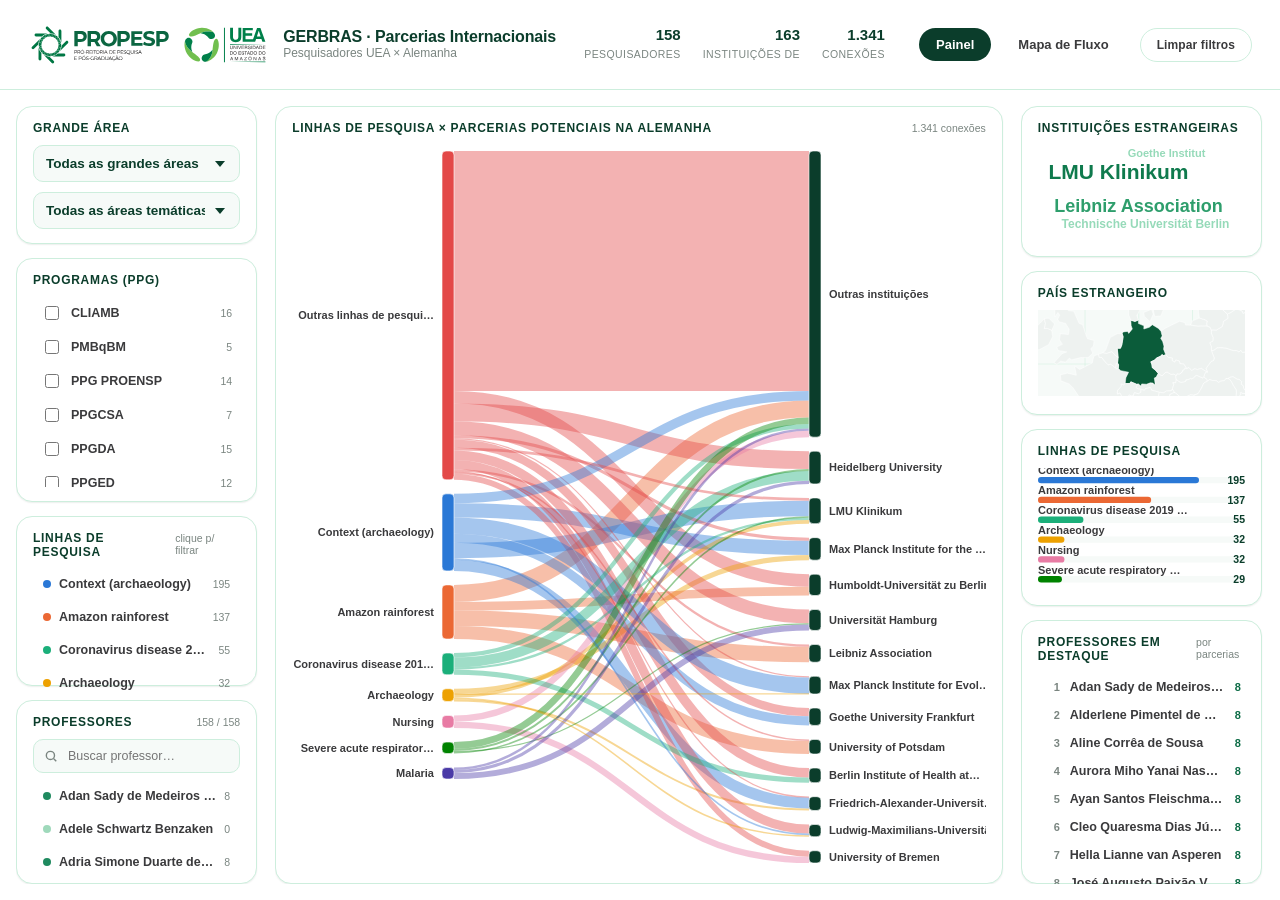
==== docs/index.html @ 666cda2a "Add GERBRAS international partnerships dashboard Static site (docs/) with a two-page dashboard: PPG/" ====
<!doctype html>
<html lang="pt-BR">
<head>
<meta charset="utf-8" />
<meta name="viewport" content="width=device-width, initial-scale=1" />
<title>GERBRAS · Parcerias Internacionais UEA</title>
<link rel="stylesheet" href="css/style.css" />
</head>
<body>

<header class="topbar">
  <div class="topbar__brand">
    <img src="image/propespuea.svg" alt="PROPESP UEA" class="topbar__logo" />
    <div class="topbar__title">
      <strong>GERBRAS · Parcerias Internacionais</strong>
      <span>Pesquisadores UEA × Alemanha</span>
    </div>
  </div>

  <div class="topbar__stats" id="topbar-stats"></div>

  <nav class="topbar__nav">
    <a href="index.html" class="topbar__link is-active">Painel</a>
    <a href="flowmap.html" class="topbar__link">Mapa de Fluxo</a>
    <button class="btn btn--ghost" id="btn-clear-filters" style="margin-left:4px;">Limpar filtros</button>
  </nav>
</header>

<main class="layout">

  <!-- ===================== Coluna 1 — filtros ===================== -->
  <section class="col col--left">

    <div class="panel">
      <div class="panel__header"><span class="panel__title">Grande Área</span></div>
      <div class="field">
        <select id="filter-grande-area" class="dropdown">
          <option value="">Todas as grandes áreas</option>
        </select>
      </div>
      <div class="field" style="margin-top:10px;">
        <select id="filter-area" class="dropdown">
          <option value="">Todas as áreas temáticas</option>
        </select>
      </div>
    </div>

    <div class="panel">
      <div class="panel__header">
        <span class="panel__title">Programas (PPG)</span>
        <span class="panel__hint" id="ppg-count-hint"></span>
      </div>
      <div class="checklist" id="filter-ppg-list"></div>
    </div>

    <div class="panel panel--grow">
      <div class="panel__header">
        <span class="panel__title">Linhas de pesquisa</span>
        <span class="panel__hint">clique p/ filtrar</span>
      </div>
      <div class="panel__body">
        <div class="picklist" id="linhas-list"></div>
      </div>
    </div>

    <div class="panel panel--grow">
      <div class="panel__header">
        <span class="panel__title">Professores</span>
        <span class="panel__hint" id="prof-count-hint"></span>
      </div>
      <div class="panel__body">
        <div class="search-box">
          <svg width="14" height="14" viewBox="0 0 24 24" fill="none" stroke="currentColor" stroke-width="2.4"><circle cx="11" cy="11" r="7"/><path d="M21 21l-4.3-4.3"/></svg>
          <input type="text" id="prof-search" placeholder="Buscar professor…" />
        </div>
        <div class="picklist" id="prof-list"></div>
      </div>
    </div>

  </section>

  <!-- ===================== Coluna 2 — Sankey ===================== -->
  <section class="col col--center">
    <div class="panel panel--grow">
      <div class="panel__header">
        <span class="panel__title">Linhas de pesquisa × Parcerias potenciais na Alemanha</span>
        <span class="panel__hint" id="sankey-hint"></span>
      </div>
      <div class="panel__body" id="sankey-chart"></div>
    </div>
  </section>

  <!-- ===================== Coluna 3 — visão geral ===================== -->
  <section class="col col--right">

    <div class="panel" style="height:210px; display:flex; flex-direction:column;">
      <div class="panel__header"><span class="panel__title">Instituições estrangeiras</span></div>
      <div class="panel__body" id="wordcloud-chart" style="flex:1; min-height:0;"></div>
    </div>

    <div class="panel" style="height:200px; display:flex; flex-direction:column;">
      <div class="panel__header"><span class="panel__title">País estrangeiro</span></div>
      <div class="panel__body" id="map-chart" style="flex:1; min-height:0;"></div>
    </div>

    <div class="panel" style="height:250px; display:flex; flex-direction:column;">
      <div class="panel__header"><span class="panel__title">Linhas de pesquisa</span></div>
      <div class="panel__body" id="bar-chart" style="flex:1; min-height:0;"></div>
    </div>

    <div class="panel panel--grow">
      <div class="panel__header">
        <span class="panel__title">Professores em destaque</span>
        <span class="panel__hint">por parcerias</span>
      </div>
      <div class="panel__body" id="prof-ranking"></div>
    </div>

  </section>

</main>

<script src="lib/d3.v7.min.js"></script>
<script src="lib/d3-sankey.min.js"></script>
<script src="lib/d3-cloud.min.js"></script>
<script src="lib/topojson-client.min.js"></script>
<script src="js/common.js"></script>
<script src="js/charts.js"></script>
<script src="js/page1.js"></script>
</body>
</html>
---- docs/css/style.css ----
/* ==========================================================================
   GERBRAS · Design system — estética clara, bordas finas verdes, motion Apple
   ========================================================================== */

:root {
  color-scheme: light;

  /* superfícies */
  --surface-page: #ffffff;
  --surface-panel: #ffffff;
  --surface-alt: #f6faf8;
  --surface-hover: #eef8f2;

  /* tinta / texto */
  --ink-primary: #0b3d2b;      /* verde escuro — títulos, valores em destaque */
  --ink-secondary: #3a3a3c;    /* cinza escuro — corpo de texto */
  --ink-muted: #7a8580;        /* cinza médio — legendas, eixos, metadados */
  --ink-on-accent: #ffffff;

  /* bordas */
  --border-hairline: #cdeedd;  /* verde claro, fino */
  --border-strong: #9fd9bb;

  /* acento interativo */
  --accent: #1f8a5f;
  --accent-strong: #0b6b45;
  --accent-wash: rgba(31, 138, 95, 0.08);

  /* paleta categórica (linhas de pesquisa) — validada scripts/validate_palette.js */
  --cat-1: #2a78d6; /* azul */
  --cat-2: #eb6834; /* laranja */
  --cat-3: #1baf7a; /* água */
  --cat-4: #eda100; /* amarelo */
  --cat-5: #e87ba4; /* magenta */
  --cat-6: #008300; /* verde */
  --cat-7: #4a3aa7; /* violeta */
  --cat-8: #e34948; /* vermelho — reservado p/ bucket "Outras" */

  /* geometria */
  --radius-sm: 10px;
  --radius-md: 16px;
  --radius-lg: 22px;
  --radius-pill: 999px;

  /* sombra sutil */
  --shadow-sm: 0 1px 2px rgba(11, 61, 43, 0.05), 0 1px 1px rgba(11, 61, 43, 0.03);
  --shadow-md: 0 8px 24px rgba(11, 61, 43, 0.08);
  --shadow-lift: 0 12px 32px rgba(11, 61, 43, 0.14);

  /* motion — curva estilo Apple */
  --ease: cubic-bezier(0.32, 0.72, 0, 1);
  --dur-fast: 160ms;
  --dur-mid: 280ms;
  --dur-slow: 480ms;

  --font: -apple-system, BlinkMacSystemFont, "SF Pro Display", "SF Pro Text",
    "Segoe UI", "Helvetica Neue", Arial, sans-serif;

  --topbar-h: 10vh;
}

* { box-sizing: border-box; }

html, body {
  margin: 0;
  padding: 0;
  height: 100%;
  background: var(--surface-page);
  color: var(--ink-secondary);
  font-family: var(--font);
  -webkit-font-smoothing: antialiased;
  overflow: hidden;
}

::selection { background: var(--accent-wash); color: var(--ink-primary); }

/* ---------- scrollbars finas, discretas ---------- */
* { scrollbar-width: thin; scrollbar-color: var(--border-strong) transparent; }
*::-webkit-scrollbar { width: 6px; height: 6px; }
*::-webkit-scrollbar-thumb { background: var(--border-strong); border-radius: var(--radius-pill); }
*::-webkit-scrollbar-track { background: transparent; }

/* ==========================================================================
   Barra superior
   ========================================================================== */
.topbar {
  height: var(--topbar-h);
  min-height: 56px;
  display: flex;
  align-items: center;
  justify-content: space-between;
  padding: 0 28px;
  background: rgba(255, 255, 255, 0.9);
  backdrop-filter: saturate(180%) blur(14px);
  border-bottom: 1px solid var(--border-hairline);
  position: relative;
  z-index: 20;
}

.topbar__brand { display: flex; align-items: center; gap: 14px; }
.topbar__logo { height: calc(var(--topbar-h) * 0.6); max-height: 44px; width: auto; display: block; }
.topbar__title { display: flex; flex-direction: column; line-height: 1.15; }
.topbar__title strong { color: var(--ink-primary); font-size: 16px; font-weight: 700; letter-spacing: -0.01em; }
.topbar__title span { color: var(--ink-muted); font-size: 12px; font-weight: 500; }

.topbar__nav { display: flex; align-items: center; gap: 10px; }
.topbar__link {
  font-size: 13px; font-weight: 600; color: var(--ink-secondary);
  text-decoration: none; padding: 8px 16px; border-radius: var(--radius-pill);
  border: 1px solid transparent; transition: all var(--dur-fast) var(--ease);
}
.topbar__link:hover { background: var(--surface-hover); border-color: var(--border-hairline); }
.topbar__link.is-active { background: var(--ink-primary); color: #fff; }

.topbar__stats { display: flex; gap: 22px; margin-right: 6px; }
.topbar__stat { text-align: right; line-height: 1.1; }
.topbar__stat b { display: block; font-size: 15px; color: var(--ink-primary); font-variant-numeric: tabular-nums; }
.topbar__stat small { font-size: 10.5px; color: var(--ink-muted); text-transform: uppercase; letter-spacing: 0.04em; }

/* ==========================================================================
   Layout de colunas — página 1
   ========================================================================== */
.layout {
  height: calc(100vh - var(--topbar-h));
  display: grid;
  grid-template-columns: 20fr 60fr 20fr;
  gap: 16px;
  padding: 16px;
}

.col { min-width: 0; min-height: 0; display: flex; flex-direction: column; gap: 14px; overflow-y: auto; padding-right: 2px; }
.col--center { overflow: hidden; }

/* ==========================================================================
   Cartões / painéis
   ========================================================================== */
.panel {
  background: var(--surface-panel);
  border: 1px solid var(--border-hairline);
  border-radius: var(--radius-md);
  box-shadow: var(--shadow-sm);
  padding: 14px 16px;
  transition: box-shadow var(--dur-mid) var(--ease), transform var(--dur-mid) var(--ease), border-color var(--dur-mid) var(--ease);
}
.panel:hover { box-shadow: var(--shadow-md); border-color: var(--border-strong); }

.panel--flush { padding: 0; overflow: hidden; }
.panel--grow { flex: 1 1 auto; min-height: 0; display: flex; flex-direction: column; }

.panel__header {
  display: flex; align-items: baseline; justify-content: space-between;
  margin-bottom: 10px;
}
.panel__title {
  font-size: 12px; font-weight: 700; color: var(--ink-primary);
  text-transform: uppercase; letter-spacing: 0.06em;
}
.panel__hint { font-size: 10.5px; color: var(--ink-muted); }
.panel__body { flex: 1 1 auto; min-height: 0; }

/* ==========================================================================
   Filtros
   ========================================================================== */
.field { display: flex; flex-direction: column; gap: 6px; }
.field label {
  font-size: 11px; font-weight: 700; color: var(--ink-muted);
  text-transform: uppercase; letter-spacing: 0.05em;
}

select.dropdown {
  appearance: none; -webkit-appearance: none;
  width: 100%; padding: 10px 34px 10px 12px;
  font-family: var(--font); font-size: 13.5px; font-weight: 600; color: var(--ink-primary);
  background: var(--surface-alt) url('data:image/svg+xml;utf8,<svg xmlns="http://www.w3.org/2000/svg" width="10" height="6"><path d="M0 0l5 6 5-6z" fill="%230b3d2b"/></svg>') no-repeat right 14px center;
  border: 1px solid var(--border-hairline); border-radius: var(--radius-sm);
  cursor: pointer; transition: all var(--dur-fast) var(--ease);
}
select.dropdown:hover { border-color: var(--border-strong); background-color: var(--surface-hover); }
select.dropdown:focus { outline: none; border-color: var(--accent); box-shadow: 0 0 0 3px var(--accent-wash); }

.checklist { display: flex; flex-direction: column; gap: 2px; max-height: 190px; overflow-y: auto; }
.checkrow {
  display: flex; align-items: center; gap: 9px; padding: 6px 8px;
  border-radius: var(--radius-sm); cursor: pointer; user-select: none;
  transition: background var(--dur-fast) var(--ease);
}
.checkrow:hover { background: var(--surface-hover); }
.checkrow input { accent-color: var(--accent); width: 14px; height: 14px; cursor: pointer; }
.checkrow span { font-size: 12.5px; font-weight: 600; color: var(--ink-secondary); }
.checkrow small { margin-left: auto; font-size: 10.5px; color: var(--ink-muted); font-variant-numeric: tabular-nums; }

/* listas selecionáveis (linhas de pesquisa / professores) */
.picklist { display: flex; flex-direction: column; gap: 3px; max-height: 240px; overflow-y: auto; }
.pickrow {
  display: flex; align-items: center; gap: 8px; padding: 7px 9px;
  border-radius: var(--radius-sm); cursor: pointer; border: 1px solid transparent;
  transition: all var(--dur-fast) var(--ease);
}
.pickrow:hover { background: var(--surface-hover); }
.pickrow.is-active { background: var(--accent-wash); border-color: var(--border-strong); }
.pickrow .dot { width: 8px; height: 8px; border-radius: 50%; flex: none; background: var(--border-strong); }
.pickrow .label { font-size: 12.5px; font-weight: 600; color: var(--ink-secondary); overflow: hidden; text-overflow: ellipsis; white-space: nowrap; }
.pickrow.is-active .label { color: var(--ink-primary); }
.pickrow .count { margin-left: auto; font-size: 10.5px; color: var(--ink-muted); font-variant-numeric: tabular-nums; }

.rank { display: flex; align-items: center; gap: 10px; padding: 7px 4px; border-radius: var(--radius-sm); transition: background var(--dur-fast) var(--ease); cursor: pointer; }
.rank:hover { background: var(--surface-hover); }
.rank__pos { width: 18px; font-size: 11px; font-weight: 800; color: var(--ink-muted); text-align: right; }
.rank__name { flex: 1; font-size: 12.5px; font-weight: 600; color: var(--ink-secondary); overflow: hidden; text-overflow: ellipsis; white-space: nowrap; }
.rank__val { font-size: 11px; font-weight: 700; color: var(--accent-strong); font-variant-numeric: tabular-nums; }

.search-box {
  display: flex; align-items: center; gap: 8px;
  background: var(--surface-alt); border: 1px solid var(--border-hairline);
  border-radius: var(--radius-sm); padding: 8px 10px; margin-bottom: 8px;
  transition: all var(--dur-fast) var(--ease);
}
.search-box:focus-within { border-color: var(--accent); box-shadow: 0 0 0 3px var(--accent-wash); }
.search-box input { border: none; outline: none; background: transparent; font-family: var(--font); font-size: 12.5px; color: var(--ink-primary); width: 100%; }
.search-box svg { flex: none; color: var(--ink-muted); }

/* botão limpar filtros */
.btn {
  font-family: var(--font); font-size: 12px; font-weight: 700; letter-spacing: 0.01em;
  color: var(--ink-on-accent); background: var(--ink-primary);
  border: none; border-radius: var(--radius-pill); padding: 9px 16px;
  cursor: pointer; transition: all var(--dur-fast) var(--ease);
}
.btn:hover { background: var(--accent-strong); transform: translateY(-1px); box-shadow: var(--shadow-md); }
.btn:active { transform: translateY(0); }
.btn--ghost { background: transparent; color: var(--ink-secondary); border: 1px solid var(--border-hairline); }
.btn--ghost:hover { background: var(--surface-hover); color: var(--ink-primary); border-color: var(--border-strong); box-shadow: none; }

/* ==========================================================================
   Tipografia utilitária
   ========================================================================== */
h1, h2, h3 { color: var(--ink-primary); margin: 0; font-weight: 700; letter-spacing: -0.01em; }
.text-xs { font-size: 10.5px; }
.text-sm { font-size: 12.5px; }
.text-md { font-size: 14px; }
.text-lg { font-size: 18px; }
.text-xl { font-size: 26px; }
.muted { color: var(--ink-muted); }
.strong { color: var(--ink-primary); font-weight: 700; }

.empty-hint { font-size: 12px; color: var(--ink-muted); padding: 14px 4px; text-align: center; }

/* ==========================================================================
   Tooltip global (usado pelos gráficos D3)
   ========================================================================== */
.viz-tooltip {
  position: fixed; pointer-events: none; z-index: 999;
  background: var(--ink-primary); color: #fff;
  font-family: var(--font); font-size: 12px; font-weight: 500;
  padding: 8px 11px; border-radius: 10px; box-shadow: var(--shadow-lift);
  opacity: 0; transform: translate(-50%, calc(-100% - 10px)) scale(0.96);
  transition: opacity var(--dur-fast) var(--ease), transform var(--dur-fast) var(--ease);
  max-width: 240px; line-height: 1.4;
}
.viz-tooltip.is-visible { opacity: 1; transform: translate(-50%, calc(-100% - 14px)) scale(1); }
.viz-tooltip b { color: #bdf0d6; }

/* ==========================================================================
   Sankey
   ========================================================================== */
#sankey-chart { width: 100%; height: 100%; }
.sankey-node rect { stroke: rgba(255,255,255,0.6); stroke-width: 1px; rx: 4px; transition: opacity var(--dur-fast) var(--ease); }
.sankey-node text { font-family: var(--font); font-size: 11px; font-weight: 600; fill: var(--ink-secondary); }
.sankey-node.is-dim rect { opacity: 0.15; }
.sankey-node.is-dim text { opacity: 0.25; }
.sankey-link { fill: none; transition: opacity var(--dur-fast) var(--ease), stroke-width var(--dur-fast) var(--ease); cursor: pointer; }
.sankey-link.is-dim { opacity: 0.06; }
.sankey-link:hover { opacity: 0.95 !important; }

/* ==========================================================================
   Word cloud / mapa / barras
   ========================================================================== */
#wordcloud-chart, #map-chart, #bar-chart { width: 100%; height: 100%; }
.wc-word { font-family: var(--font); cursor: pointer; transition: opacity var(--dur-fast) var(--ease); }
.wc-word:hover { opacity: 0.65; }

.map-country { transition: fill var(--dur-mid) var(--ease); cursor: pointer; }
.map-sphere { fill: var(--surface-alt); }
.map-graticule { fill: none; stroke: var(--border-hairline); stroke-width: 0.5px; }
.map-pin { transition: r var(--dur-fast) var(--ease); cursor: pointer; }

.bar-track rect.bg { fill: var(--surface-alt); }
.bar-track rect.fg { transition: width var(--dur-mid) var(--ease); cursor: pointer; }
.bar-label { font-family: var(--font); font-size: 11px; font-weight: 600; fill: var(--ink-secondary); }
.bar-value { font-family: var(--font); font-size: 10.5px; font-weight: 700; fill: var(--ink-primary); font-variant-numeric: tabular-nums; }

/* ==========================================================================
   Página 2 — Flow map
   ========================================================================== */
.flow-page { height: calc(100vh - var(--topbar-h)); padding: 16px; display: flex; flex-direction: column; gap: 14px; }
.flow-hero { display: flex; align-items: flex-end; justify-content: space-between; padding: 0 4px; }
.flow-hero h1 { font-size: 22px; }
.flow-hero p { margin: 4px 0 0; font-size: 13px; color: var(--ink-muted); max-width: 640px; }
.flow-map-wrap { flex: 1 1 auto; min-height: 0; }
#flow-chart { width: 100%; height: 100%; }

.flow-arc { fill: none; cursor: pointer; transition: opacity var(--dur-fast) var(--ease), stroke-width var(--dur-fast) var(--ease); }
.flow-arc.is-dim { opacity: 0.08; }
.flow-dot-origin { fill: var(--ink-primary); }
.flow-dot-dest { cursor: pointer; transition: r var(--dur-fast) var(--ease); }

.flow-legend { display: flex; align-items: center; gap: 18px; padding: 10px 16px; }
.flow-legend__item { display: flex; align-items: center; gap: 7px; font-size: 11.5px; color: var(--ink-secondary); font-weight: 600; }
.flow-legend__swatch { width: 10px; height: 10px; border-radius: 3px; }

/* painel flutuante de detalhes ao clicar um fluxo */
.flow-detail {
  position: fixed; right: 24px; bottom: 24px; width: 320px;
  background: var(--surface-panel); border: 1px solid var(--border-hairline);
  border-radius: var(--radius-lg); box-shadow: var(--shadow-lift);
  padding: 18px; z-index: 30;
  opacity: 0; transform: translateY(16px) scale(0.98); pointer-events: none;
  transition: opacity var(--dur-mid) var(--ease), transform var(--dur-mid) var(--ease);
}
.flow-detail.is-visible { opacity: 1; transform: translateY(0) scale(1); pointer-events: auto; }
.flow-detail h3 { font-size: 15px; margin-bottom: 4px; }
.flow-detail .muted { font-size: 12px; }
.flow-detail .kw-tags { display: flex; flex-wrap: wrap; gap: 6px; margin: 10px 0 14px; }
.flow-detail .kw-tag {
  font-size: 10.5px; font-weight: 700; color: var(--accent-strong);
  background: var(--accent-wash); border-radius: var(--radius-pill); padding: 4px 10px;
}
.flow-detail .actions { display: flex; gap: 8px; }
.flow-detail .actions .btn { flex: 1; text-align: center; }

/* ==========================================================================
   Motion de entrada
   ========================================================================== */
@keyframes rise-in {
  from { opacity: 0; transform: translateY(10px); }
  to { opacity: 1; transform: translateY(0); }
}
.panel, .topbar { animation: rise-in var(--dur-slow) var(--ease) both; }
.col:nth-child(1) .panel:nth-child(1) { animation-delay: 20ms; }
.col:nth-child(1) .panel:nth-child(2) { animation-delay: 60ms; }
.col:nth-child(1) .panel:nth-child(3) { animation-delay: 100ms; }
.col:nth-child(1) .panel:nth-child(4) { animation-delay: 140ms; }
.col:nth-child(2) .panel { animation-delay: 80ms; }
.col:nth-child(3) .panel:nth-child(1) { animation-delay: 100ms; }
.col:nth-child(3) .panel:nth-child(2) { animation-delay: 140ms; }
.col:nth-child(3) .panel:nth-child(3) { animation-delay: 180ms; }
.col:nth-child(3) .panel:nth-child(4) { animation-delay: 220ms; }

/* responsivo simples para telas menores (mantém proporção, empilha em telas muito estreitas) */
@media (max-width: 980px) {
  .layout { grid-template-columns: 1fr; height: auto; overflow-y: auto; }
  .col { overflow: visible; }
  html, body { overflow: auto; }
}
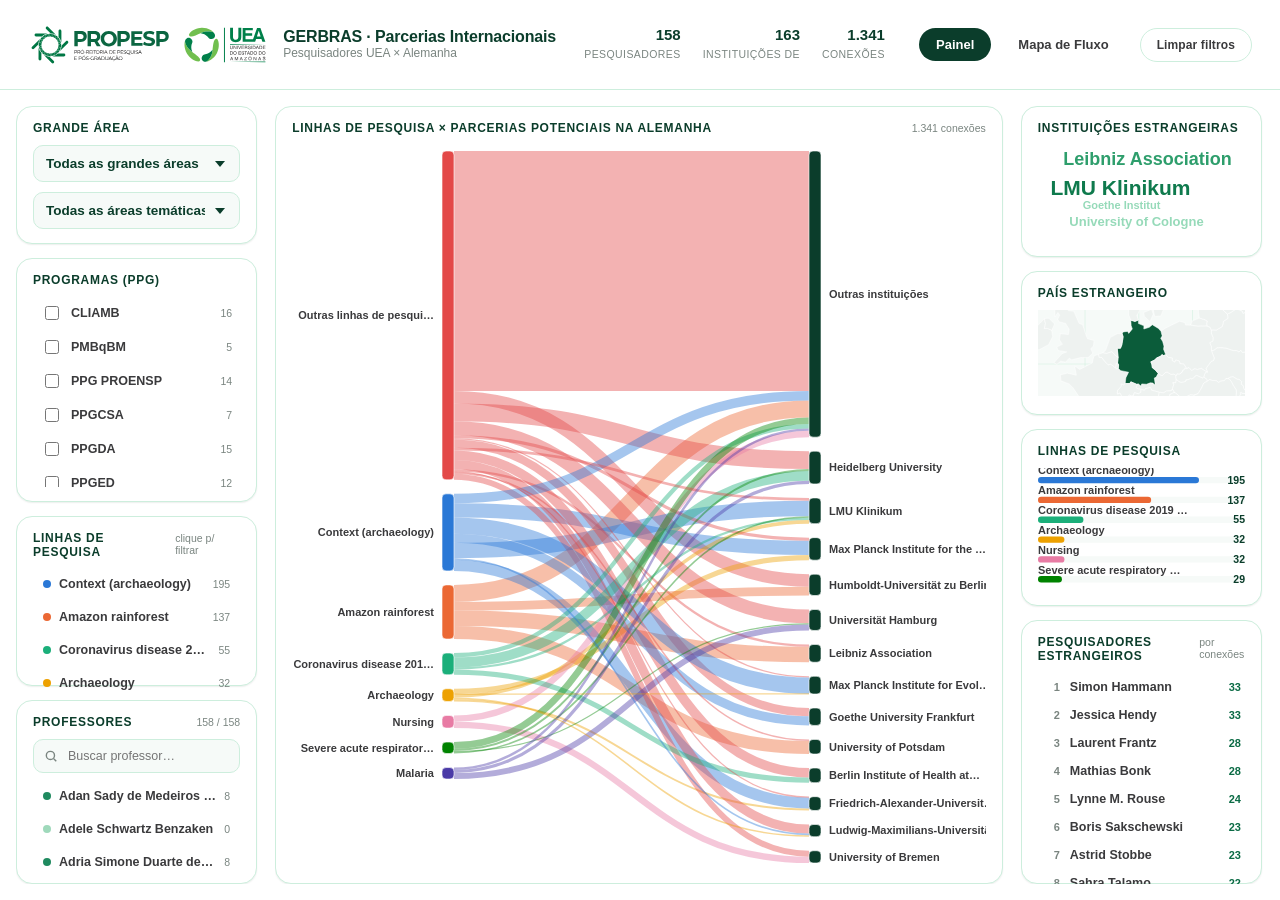
==== commit 431f110e: "Show foreign researchers, not UEA professors, in the right-column ranking The bottom-right panel und" ====
--- a/docs/index.html
+++ b/docs/index.html
@@ -110,10 +110,10 @@
 
     <div class="panel panel--grow">
       <div class="panel__header">
-        <span class="panel__title">Professores em destaque</span>
-        <span class="panel__hint">por parcerias</span>
+        <span class="panel__title">Pesquisadores estrangeiros</span>
+        <span class="panel__hint">por conexões</span>
       </div>
-      <div class="panel__body" id="prof-ranking"></div>
+      <div class="panel__body" id="foreign-ranking"></div>
     </div>
 
   </section>
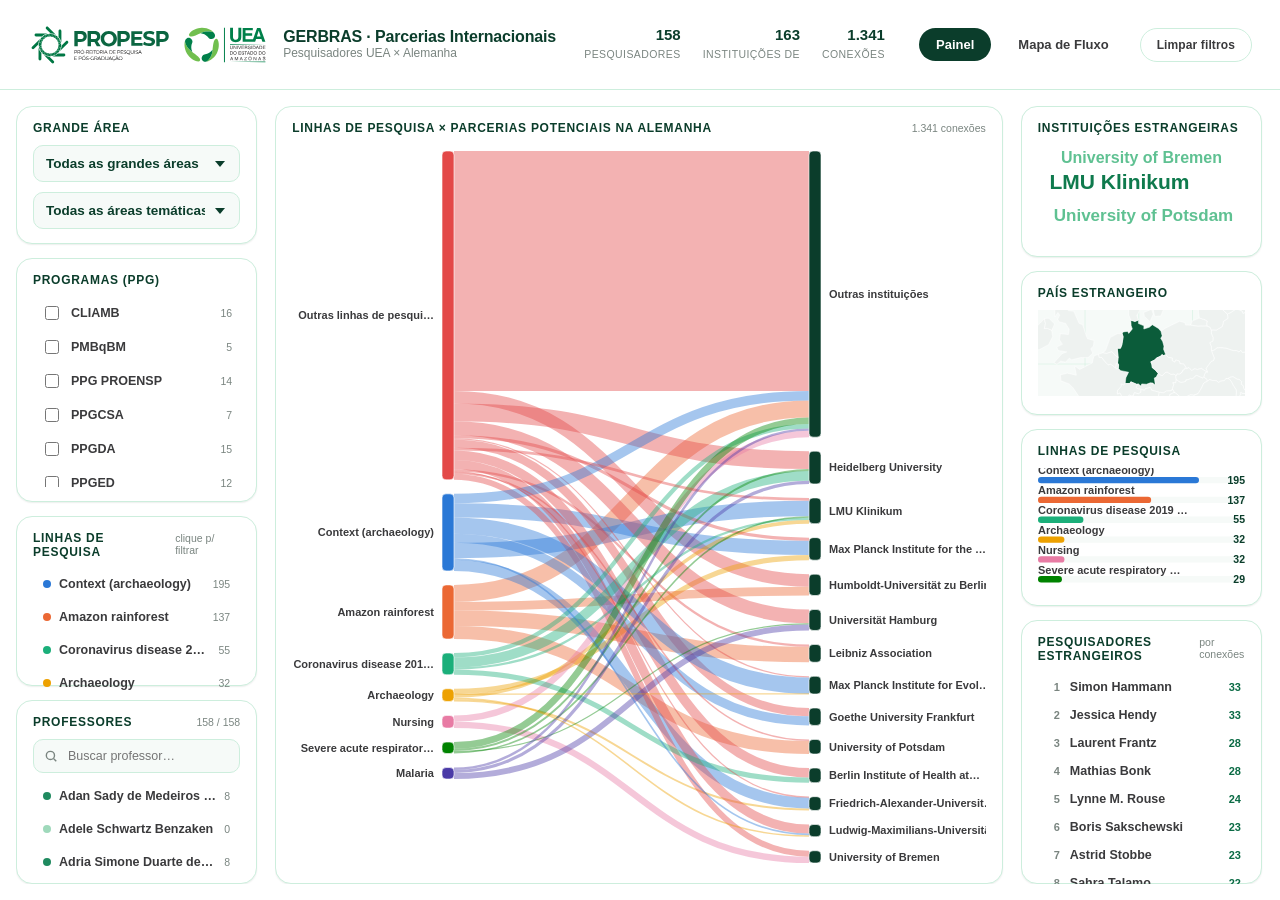
==== commit 8616e280: "Bust browser cache for JS/CSS/data so updates show up immediately GitHub Pages caches static assets " ====
--- a/docs/index.html
+++ b/docs/index.html
@@ -4,7 +4,7 @@
 <meta charset="utf-8" />
 <meta name="viewport" content="width=device-width, initial-scale=1" />
 <title>GERBRAS · Parcerias Internacionais UEA</title>
-<link rel="stylesheet" href="css/style.css" />
+<link rel="stylesheet" href="css/style.css?v=3" />
 </head>
 <body>
 
@@ -124,8 +124,8 @@
 <script src="lib/d3-sankey.min.js"></script>
 <script src="lib/d3-cloud.min.js"></script>
 <script src="lib/topojson-client.min.js"></script>
-<script src="js/common.js"></script>
-<script src="js/charts.js"></script>
-<script src="js/page1.js"></script>
+<script src="js/common.js?v=3"></script>
+<script src="js/charts.js?v=3"></script>
+<script src="js/page1.js?v=3"></script>
 </body>
 </html>
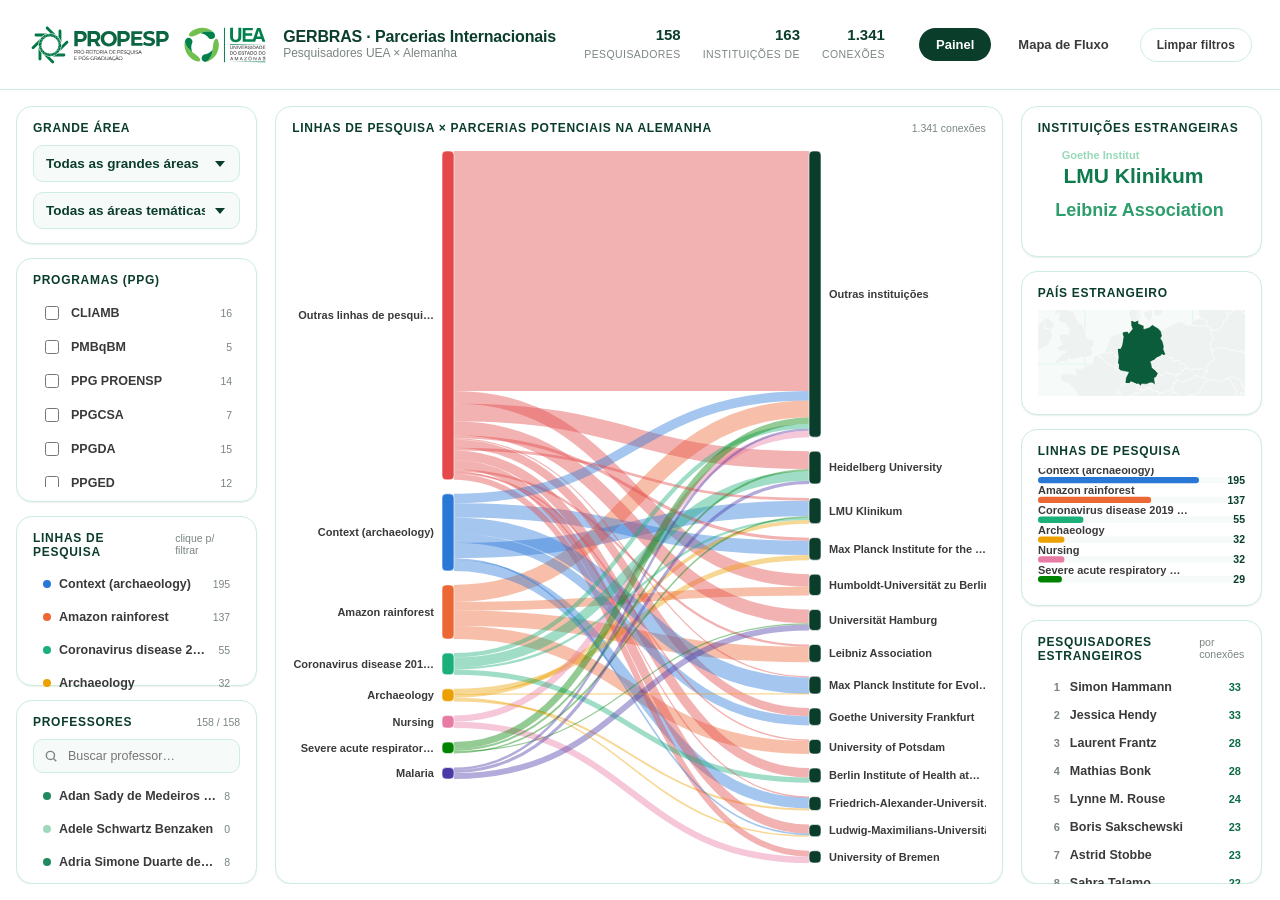
==== commit ff6b6c10: "Make the flow map globe draggable and zoomable Split the render into a one-time build() and a lightw" ====
--- a/docs/index.html
+++ b/docs/index.html
@@ -4,7 +4,7 @@
 <meta charset="utf-8" />
 <meta name="viewport" content="width=device-width, initial-scale=1" />
 <title>GERBRAS · Parcerias Internacionais UEA</title>
-<link rel="stylesheet" href="css/style.css?v=3" />
+<link rel="stylesheet" href="css/style.css?v=4" />
 </head>
 <body>
 
@@ -124,8 +124,8 @@
 <script src="lib/d3-sankey.min.js"></script>
 <script src="lib/d3-cloud.min.js"></script>
 <script src="lib/topojson-client.min.js"></script>
-<script src="js/common.js?v=3"></script>
-<script src="js/charts.js?v=3"></script>
-<script src="js/page1.js?v=3"></script>
+<script src="js/common.js?v=4"></script>
+<script src="js/charts.js?v=4"></script>
+<script src="js/page1.js?v=4"></script>
 </body>
 </html>
--- a/docs/css/style.css
+++ b/docs/css/style.css
@@ -299,6 +299,9 @@
 .flow-map-wrap { flex: 1 1 auto; min-height: 0; }
 #flow-chart { width: 100%; height: 100%; }
 
+.flow-globe { cursor: grab; touch-action: none; }
+.flow-globe.is-grabbing { cursor: grabbing; }
+
 .flow-arc { fill: none; cursor: pointer; transition: opacity var(--dur-fast) var(--ease), stroke-width var(--dur-fast) var(--ease); }
 .flow-arc.is-dim { opacity: 0.08; }
 .flow-dot-origin { fill: var(--ink-primary); }
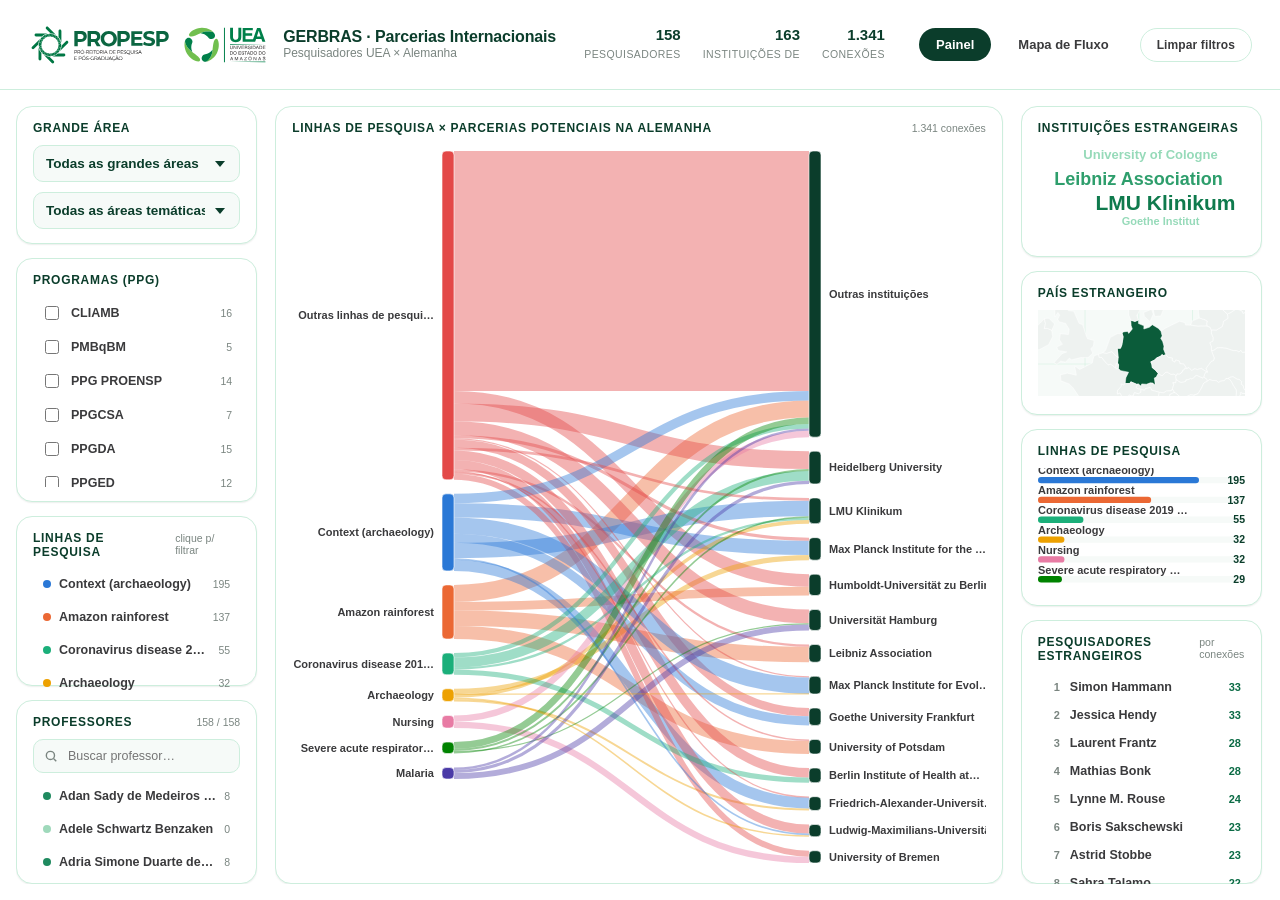
==== commit 3a1b0616: "Bump cache-busting version after profile page changes" ====
--- a/docs/index.html
+++ b/docs/index.html
@@ -4,7 +4,7 @@
 <meta charset="utf-8" />
 <meta name="viewport" content="width=device-width, initial-scale=1" />
 <title>GERBRAS · Parcerias Internacionais UEA</title>
-<link rel="stylesheet" href="css/style.css?v=4" />
+<link rel="stylesheet" href="css/style.css?v=5" />
 </head>
 <body>
 
@@ -124,8 +124,8 @@
 <script src="lib/d3-sankey.min.js"></script>
 <script src="lib/d3-cloud.min.js"></script>
 <script src="lib/topojson-client.min.js"></script>
-<script src="js/common.js?v=4"></script>
-<script src="js/charts.js?v=4"></script>
-<script src="js/page1.js?v=4"></script>
+<script src="js/common.js?v=5"></script>
+<script src="js/charts.js?v=5"></script>
+<script src="js/page1.js?v=5"></script>
 </body>
 </html>
--- a/docs/css/style.css
+++ b/docs/css/style.css
@@ -323,13 +323,14 @@
 .flow-detail.is-visible { opacity: 1; transform: translateY(0) scale(1); pointer-events: auto; }
 .flow-detail h3 { font-size: 15px; margin-bottom: 4px; }
 .flow-detail .muted { font-size: 12px; }
-.flow-detail .kw-tags { display: flex; flex-wrap: wrap; gap: 6px; margin: 10px 0 14px; }
-.flow-detail .kw-tag {
+.flow-detail .actions { display: flex; gap: 8px; }
+.flow-detail .actions .btn { flex: 1; text-align: center; }
+
+.kw-tags { display: flex; flex-wrap: wrap; gap: 6px; }
+.kw-tag {
   font-size: 10.5px; font-weight: 700; color: var(--accent-strong);
   background: var(--accent-wash); border-radius: var(--radius-pill); padding: 4px 10px;
 }
-.flow-detail .actions { display: flex; gap: 8px; }
-.flow-detail .actions .btn { flex: 1; text-align: center; }
 
 /* ==========================================================================
    Motion de entrada
@@ -355,3 +356,74 @@
   .col { overflow: visible; }
   html, body { overflow: auto; }
 }
+
+/* ==========================================================================
+   Página 3 — Perfil do pesquisador estrangeiro
+   ========================================================================== */
+.layout--profile { grid-template-columns: 30fr 40fr 30fr; }
+
+.topbar__back {
+  display: flex; align-items: center; gap: 6px;
+  font-size: 13px; font-weight: 700; color: var(--ink-secondary);
+  text-decoration: none; padding: 8px 14px; border-radius: var(--radius-pill);
+  border: 1px solid var(--border-hairline); margin-right: 8px;
+  transition: all var(--dur-fast) var(--ease);
+}
+.topbar__back:hover { background: var(--surface-hover); border-color: var(--border-strong); color: var(--ink-primary); }
+
+.avatar {
+  width: 64px; height: 64px; border-radius: 50%;
+  display: flex; align-items: center; justify-content: center;
+  font-size: 22px; font-weight: 800; color: #fff;
+  flex: none;
+}
+
+.profile-head { display: flex; align-items: center; gap: 16px; }
+.profile-head h1 { font-size: 19px; line-height: 1.25; }
+.profile-head .muted { font-size: 12.5px; margin-top: 3px; }
+
+.badge-row { display: flex; flex-wrap: wrap; gap: 7px; margin-top: 12px; }
+.badge {
+  display: inline-flex; align-items: center; gap: 5px;
+  font-size: 11px; font-weight: 700; color: var(--ink-secondary);
+  background: var(--surface-alt); border: 1px solid var(--border-hairline);
+  border-radius: var(--radius-pill); padding: 5px 11px;
+}
+.badge a { color: inherit; text-decoration: none; }
+.badge--link { color: var(--accent-strong); border-color: var(--border-strong); cursor: pointer; }
+.badge--link:hover { background: var(--accent-wash); }
+
+.stat-row { display: flex; gap: 10px; }
+.stat-tile {
+  flex: 1; background: var(--surface-alt); border: 1px solid var(--border-hairline);
+  border-radius: var(--radius-sm); padding: 10px 12px; text-align: center;
+}
+.stat-tile b { display: block; font-size: 20px; color: var(--ink-primary); font-variant-numeric: tabular-nums; }
+.stat-tile small { font-size: 10px; color: var(--ink-muted); text-transform: uppercase; letter-spacing: 0.04em; }
+
+.info-row { display: flex; justify-content: space-between; gap: 10px; padding: 7px 0; border-bottom: 1px solid var(--border-hairline); font-size: 12.5px; }
+.info-row:last-child { border-bottom: none; }
+.info-row span:first-child { color: var(--ink-muted); font-weight: 600; }
+.info-row span:last-child { color: var(--ink-secondary); font-weight: 600; text-align: right; max-width: 60%; }
+.info-row a { color: var(--accent-strong); text-decoration: none; }
+.info-row a:hover { text-decoration: underline; }
+
+#institution-map { width: 100%; height: 100%; min-height: 140px; }
+
+.pub-card {
+  padding: 12px 4px; border-bottom: 1px solid var(--border-hairline);
+  transition: background var(--dur-fast) var(--ease);
+}
+.pub-card:last-child { border-bottom: none; }
+.pub-card:hover { background: var(--surface-hover); }
+.pub-card__title { font-size: 12.5px; font-weight: 700; color: var(--ink-primary); line-height: 1.4; }
+.pub-card__meta { font-size: 11px; color: var(--ink-muted); margin-top: 4px; display: flex; gap: 8px; flex-wrap: wrap; }
+.pub-card__meta a { color: var(--accent-strong); text-decoration: none; font-weight: 700; }
+.pub-card__meta a:hover { text-decoration: underline; }
+
+.skeleton {
+  background: linear-gradient(90deg, var(--surface-alt) 25%, var(--surface-hover) 37%, var(--surface-alt) 63%);
+  background-size: 400% 100%; animation: skeleton-wave 1.4s ease infinite;
+  border-radius: var(--radius-sm); height: 12px; margin: 6px 0;
+}
+@keyframes skeleton-wave { 0% { background-position: 100% 50%; } 100% { background-position: 0 50%; } }
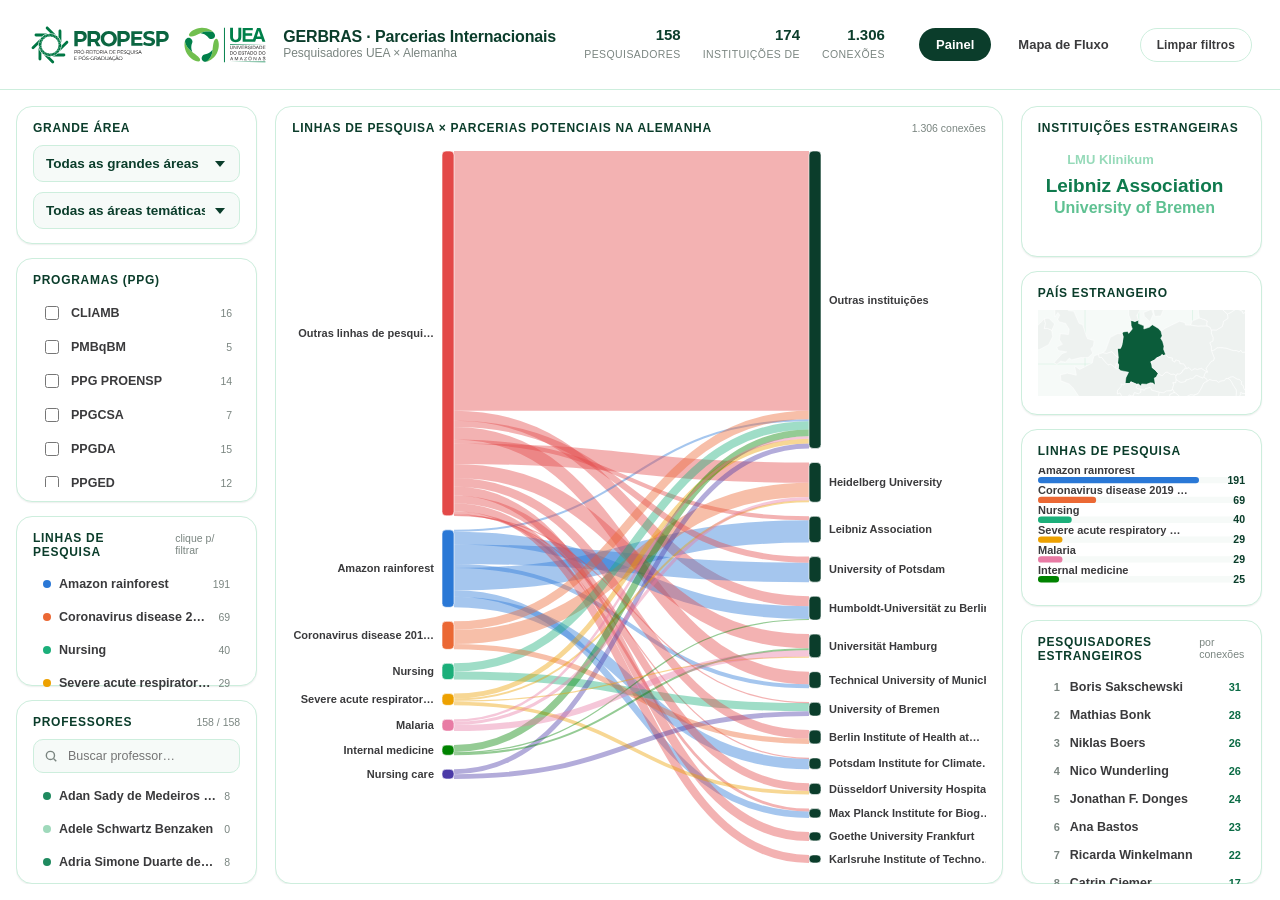
==== commit 90b5f632: "Fix professor search box not filtering debounce() returned an arrow function, which can't have its `" ====
--- a/docs/index.html
+++ b/docs/index.html
@@ -4,7 +4,7 @@
 <meta charset="utf-8" />
 <meta name="viewport" content="width=device-width, initial-scale=1" />
 <title>GERBRAS · Parcerias Internacionais UEA</title>
-<link rel="stylesheet" href="css/style.css?v=5" />
+<link rel="stylesheet" href="css/style.css?v=6" />
 </head>
 <body>
 
@@ -124,8 +124,8 @@
 <script src="lib/d3-sankey.min.js"></script>
 <script src="lib/d3-cloud.min.js"></script>
 <script src="lib/topojson-client.min.js"></script>
-<script src="js/common.js?v=5"></script>
-<script src="js/charts.js?v=5"></script>
-<script src="js/page1.js?v=5"></script>
+<script src="js/common.js?v=6"></script>
+<script src="js/charts.js?v=6"></script>
+<script src="js/page1.js?v=6"></script>
 </body>
 </html>
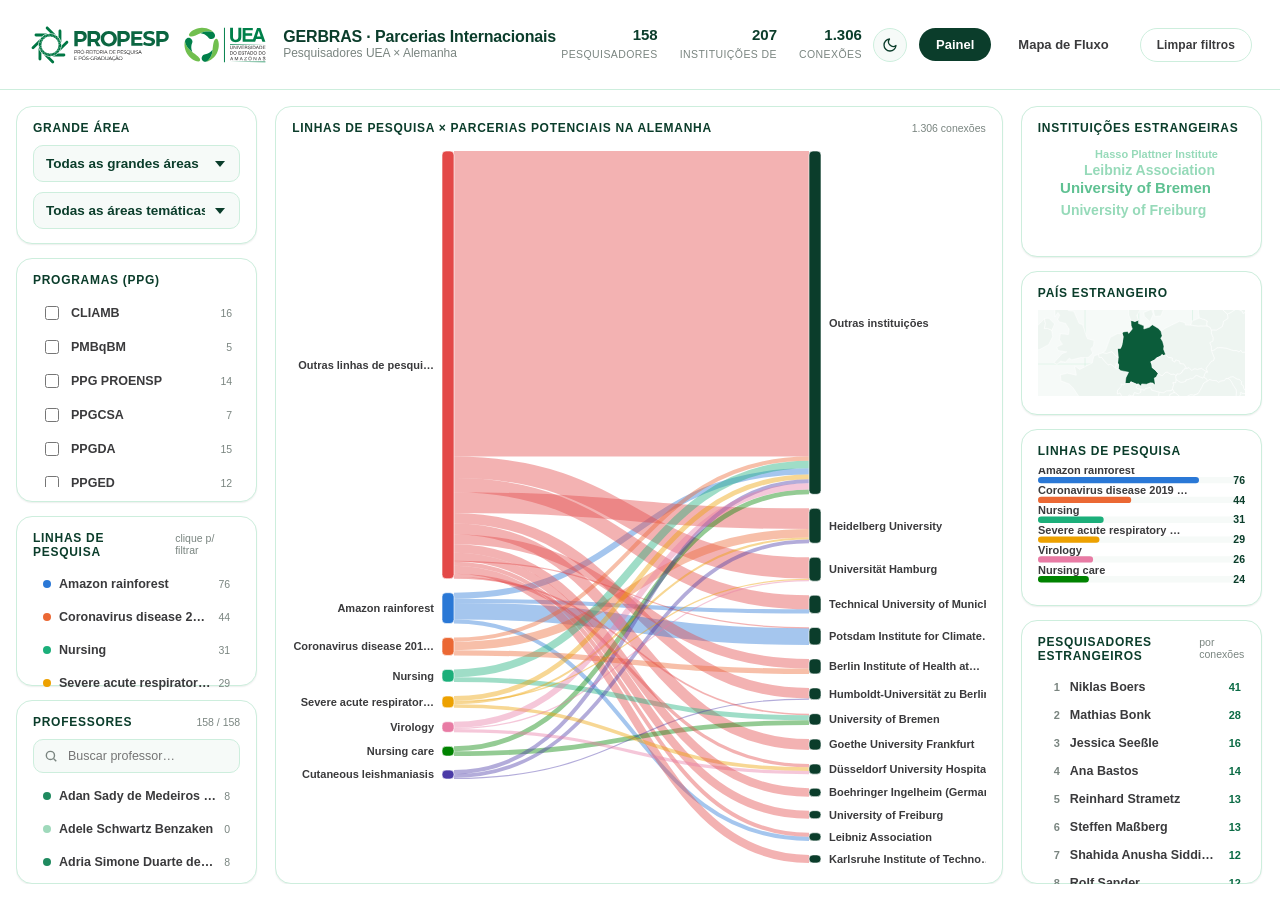
==== commit caec31c6: "Add a light/dark theme toggle with a high-contrast dark mode Button in the topbar (shared across all" ====
--- a/docs/index.html
+++ b/docs/index.html
@@ -3,8 +3,9 @@
 <head>
 <meta charset="utf-8" />
 <meta name="viewport" content="width=device-width, initial-scale=1" />
+<script>(function(){var t=localStorage.getItem('gerbras-theme');if(t==='dark'||t==='light')document.documentElement.setAttribute('data-theme',t);})();</script>
 <title>GERBRAS · Parcerias Internacionais UEA</title>
-<link rel="stylesheet" href="css/style.css?v=6" />
+<link rel="stylesheet" href="css/style.css?v=7" />
 </head>
 <body>
 
@@ -20,6 +21,10 @@
   <div class="topbar__stats" id="topbar-stats"></div>
 
   <nav class="topbar__nav">
+    <button type="button" id="theme-toggle" class="theme-toggle" aria-label="Alternar tema">
+      <svg class="icon-sun" viewBox="0 0 24 24" fill="none" stroke="currentColor" stroke-width="2" stroke-linecap="round"><circle cx="12" cy="12" r="4"/><path d="M12 2v2M12 20v2M4.93 4.93l1.41 1.41M17.66 17.66l1.41 1.41M2 12h2M20 12h2M4.93 19.07l1.41-1.41M17.66 6.34l1.41-1.41"/></svg>
+      <svg class="icon-moon" viewBox="0 0 24 24" fill="none" stroke="currentColor" stroke-width="2" stroke-linecap="round" stroke-linejoin="round"><path d="M21 12.79A9 9 0 1111.21 3 7 7 0 0021 12.79z"/></svg>
+    </button>
     <a href="index.html" class="topbar__link is-active">Painel</a>
     <a href="flowmap.html" class="topbar__link">Mapa de Fluxo</a>
     <button class="btn btn--ghost" id="btn-clear-filters" style="margin-left:4px;">Limpar filtros</button>
@@ -124,8 +129,8 @@
 <script src="lib/d3-sankey.min.js"></script>
 <script src="lib/d3-cloud.min.js"></script>
 <script src="lib/topojson-client.min.js"></script>
-<script src="js/common.js?v=6"></script>
-<script src="js/charts.js?v=6"></script>
-<script src="js/page1.js?v=6"></script>
+<script src="js/common.js?v=7"></script>
+<script src="js/charts.js?v=7"></script>
+<script src="js/page1.js?v=7"></script>
 </body>
 </html>
--- a/docs/css/style.css
+++ b/docs/css/style.css
@@ -57,6 +57,87 @@
     "Segoe UI", "Helvetica Neue", Arial, sans-serif;
 
   --topbar-h: 10vh;
+
+  /* mapas/gráficos — cromo neutro (lido pelo JS via getComputedStyle) */
+  --chart-map-fill: #eef5f1;
+  --chart-map-border: #ffffff;
+  --chart-node-neutral: #0b3d2b;
+  --chart-seq-1: #eaf7f0; --chart-seq-2: #c7ecda; --chart-seq-3: #96dab9;
+  --chart-seq-4: #5fc192; --chart-seq-5: #2e9e6c; --chart-seq-6: #0f7a4d; --chart-seq-7: #0b5c3a;
+
+  --topbar-bg: rgba(255, 255, 255, 0.9);
+}
+
+/* ---------- tema escuro: alta legibilidade, mesmos tokens ---------- */
+@media (prefers-color-scheme: dark) {
+  :root:not([data-theme="light"]) {
+    color-scheme: dark;
+    --surface-page: #0a100c;
+    --surface-panel: #101712;
+    --surface-alt: #171f1a;
+    --surface-hover: #1e2921;
+
+    --ink-primary: #7fe8ab;
+    --ink-secondary: #e7ebe8;
+    --ink-muted: #93a196;
+    --ink-on-accent: #06120a;
+
+    --border-hairline: #24352b;
+    --border-strong: #3a5a45;
+
+    --accent: #34d399;
+    --accent-strong: #6ee7b8;
+    --accent-wash: rgba(52, 211, 153, 0.16);
+
+    --cat-1: #3987e5; --cat-2: #d95926; --cat-3: #199e70; --cat-4: #c98500;
+    --cat-5: #d55181; --cat-6: #14a814; --cat-7: #9085e9; --cat-8: #e66767;
+
+    --shadow-sm: 0 1px 2px rgba(0, 0, 0, 0.5), 0 1px 1px rgba(0, 0, 0, 0.35);
+    --shadow-md: 0 8px 24px rgba(0, 0, 0, 0.55);
+    --shadow-lift: 0 12px 36px rgba(0, 0, 0, 0.65);
+
+    --chart-map-fill: #1c2620;
+    --chart-map-border: #0a100c;
+    --chart-node-neutral: #e7ebe8;
+    --chart-seq-1: #142a20; --chart-seq-2: #164028; --chart-seq-3: #185c34;
+    --chart-seq-4: #1c7d40; --chart-seq-5: #26a352; --chart-seq-6: #4bc873; --chart-seq-7: #8de6a5;
+
+    --topbar-bg: rgba(10, 16, 12, 0.86);
+  }
+}
+:root[data-theme="dark"] {
+  color-scheme: dark;
+  --surface-page: #0a100c;
+  --surface-panel: #101712;
+  --surface-alt: #171f1a;
+  --surface-hover: #1e2921;
+
+  --ink-primary: #7fe8ab;
+  --ink-secondary: #e7ebe8;
+  --ink-muted: #93a196;
+  --ink-on-accent: #06120a;
+
+  --border-hairline: #24352b;
+  --border-strong: #3a5a45;
+
+  --accent: #34d399;
+  --accent-strong: #6ee7b8;
+  --accent-wash: rgba(52, 211, 153, 0.16);
+
+  --cat-1: #3987e5; --cat-2: #d95926; --cat-3: #199e70; --cat-4: #c98500;
+  --cat-5: #d55181; --cat-6: #14a814; --cat-7: #9085e9; --cat-8: #e66767;
+
+  --shadow-sm: 0 1px 2px rgba(0, 0, 0, 0.5), 0 1px 1px rgba(0, 0, 0, 0.35);
+  --shadow-md: 0 8px 24px rgba(0, 0, 0, 0.55);
+  --shadow-lift: 0 12px 36px rgba(0, 0, 0, 0.65);
+
+  --chart-map-fill: #1c2620;
+  --chart-map-border: #0a100c;
+  --chart-node-neutral: #e7ebe8;
+  --chart-seq-1: #142a20; --chart-seq-2: #164028; --chart-seq-3: #185c34;
+  --chart-seq-4: #1c7d40; --chart-seq-5: #26a352; --chart-seq-6: #4bc873; --chart-seq-7: #8de6a5;
+
+  --topbar-bg: rgba(10, 16, 12, 0.86);
 }
 
 * { box-sizing: border-box; }
@@ -90,7 +171,7 @@
   align-items: center;
   justify-content: space-between;
   padding: 0 28px;
-  background: rgba(255, 255, 255, 0.9);
+  background: var(--topbar-bg);
   backdrop-filter: saturate(180%) blur(14px);
   border-bottom: 1px solid var(--border-hairline);
   position: relative;
@@ -110,12 +191,28 @@
   border: 1px solid transparent; transition: all var(--dur-fast) var(--ease);
 }
 .topbar__link:hover { background: var(--surface-hover); border-color: var(--border-hairline); }
-.topbar__link.is-active { background: var(--ink-primary); color: #fff; }
+.topbar__link.is-active { background: var(--ink-primary); color: var(--ink-on-accent); }
 
 .topbar__stats { display: flex; gap: 22px; margin-right: 6px; }
 .topbar__stat { text-align: right; line-height: 1.1; }
 .topbar__stat b { display: block; font-size: 15px; color: var(--ink-primary); font-variant-numeric: tabular-nums; }
 .topbar__stat small { font-size: 10.5px; color: var(--ink-muted); text-transform: uppercase; letter-spacing: 0.04em; }
+
+.theme-toggle {
+  display: flex; align-items: center; justify-content: center;
+  width: 34px; height: 34px; flex: none; margin-right: 2px;
+  border-radius: 50%; border: 1px solid var(--border-hairline);
+  background: var(--surface-alt); color: var(--ink-primary);
+  cursor: pointer; transition: all var(--dur-fast) var(--ease);
+}
+.theme-toggle:hover { background: var(--surface-hover); border-color: var(--border-strong); transform: translateY(-1px); }
+.theme-toggle svg { width: 16px; height: 16px; }
+/* o JS sempre define data-theme explicitamente em <html>, então só
+   precisamos alternar os ícones por esse atributo */
+.theme-toggle .icon-sun { display: none; }
+.theme-toggle .icon-moon { display: block; }
+:root[data-theme="dark"] .theme-toggle .icon-sun { display: block; }
+:root[data-theme="dark"] .theme-toggle .icon-moon { display: none; }
 
 /* ==========================================================================
    Layout de colunas — página 1
